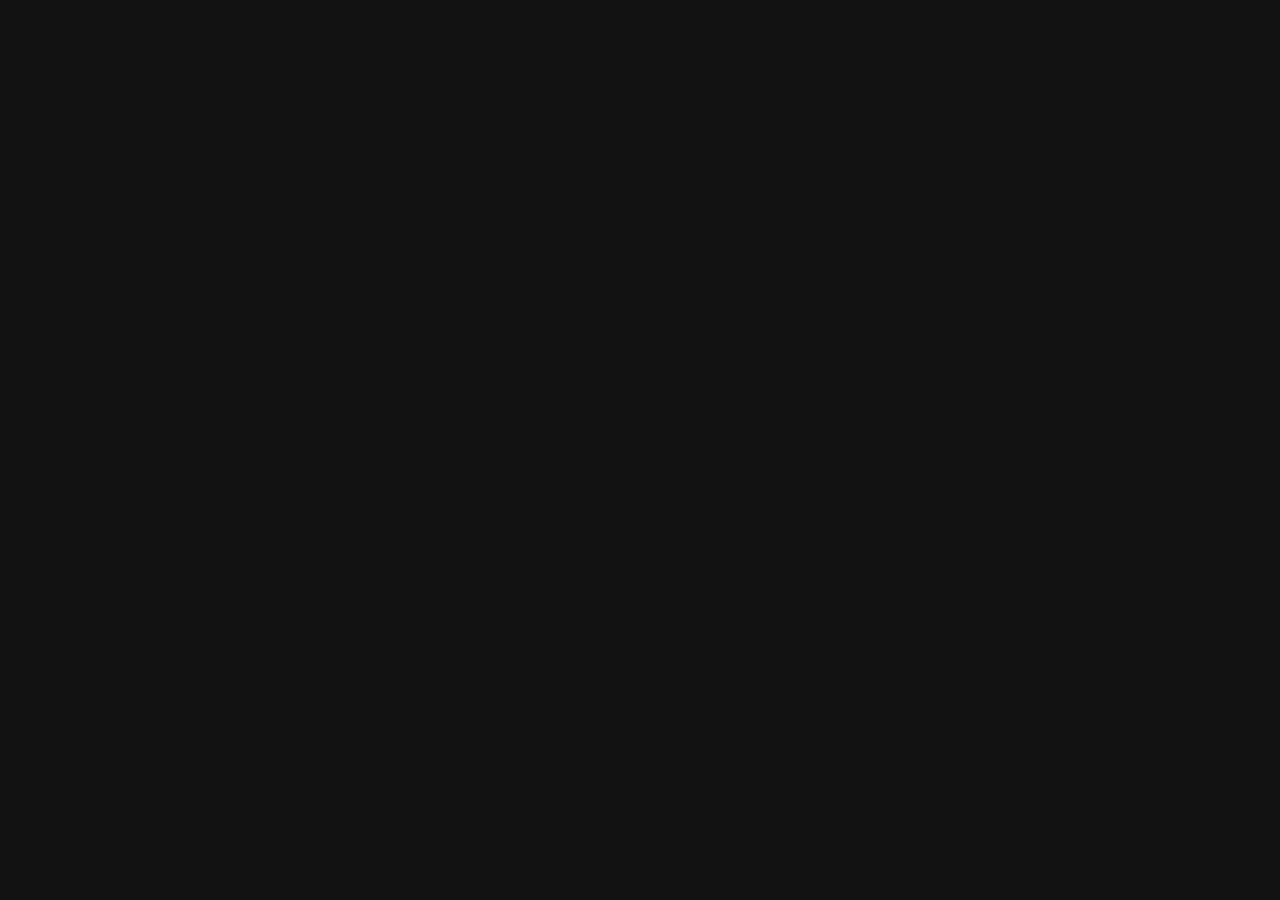
==== index.html @ 57666259 "Publish game from source 70f6620" ====
<!doctype html>
<html lang="ru">
  <head>
    <meta charset="utf-8" />
    <meta name="viewport" content="width=device-width, initial-scale=1, viewport-fit=cover" />
    <meta name="color-scheme" content="dark" />
    <meta name="theme-color" content="#0f1116" />
    <meta name="robots" content="noindex, nofollow" />
    <title>Экспедиция</title>
    <link rel="icon" href="/sisi-pages/favicon.svg" type="image/svg+xml" />
    <script type="module" crossorigin src="/sisi-pages/assets/root-JVAdvNDR.js"></script>
    <link rel="modulepreload" crossorigin href="/sisi-pages/assets/paths-D4HrV3uM.js">
    <link rel="modulepreload" crossorigin href="/sisi-pages/assets/access-kymq9lgY.js">
    <link rel="stylesheet" crossorigin href="/sisi-pages/assets/paths-CCwnCCQb.css">
    <link rel="stylesheet" crossorigin href="/sisi-pages/assets/base-ruXhoRFw.css">
  </head>
  <body>
    <main id="app" class="screen"></main>
  </body>
</html>
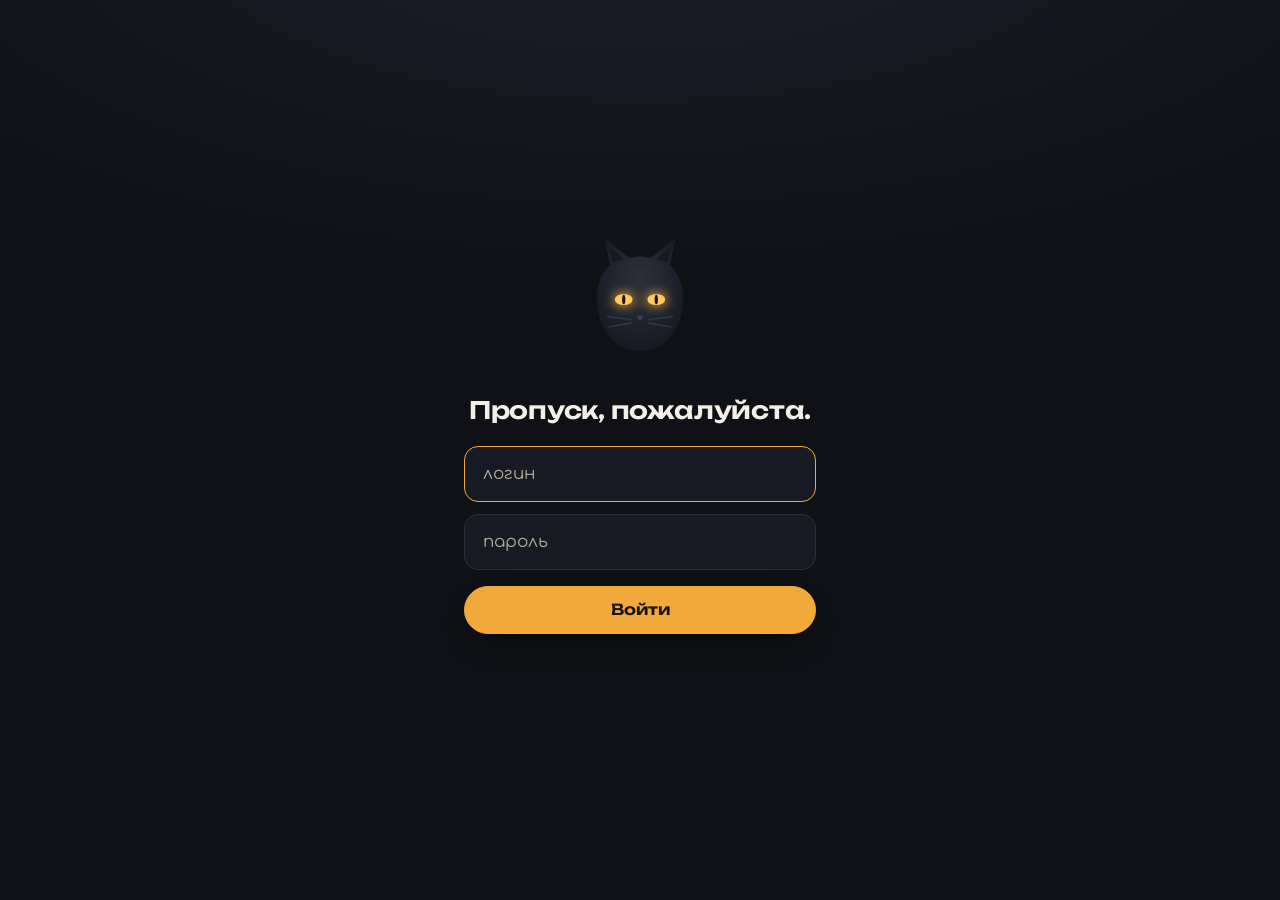
==== commit a1266d90: "Publish game from source 2a0b2fb" ====
--- a/index.html
+++ b/index.html
@@ -7,12 +7,12 @@
     <meta name="theme-color" content="#0f1116" />
     <meta name="robots" content="noindex, nofollow" />
     <title>Экспедиция</title>
-    <link rel="icon" href="/sisi-pages/favicon.svg" type="image/svg+xml" />
-    <script type="module" crossorigin src="/sisi-pages/assets/root-JVAdvNDR.js"></script>
-    <link rel="modulepreload" crossorigin href="/sisi-pages/assets/paths-D4HrV3uM.js">
-    <link rel="modulepreload" crossorigin href="/sisi-pages/assets/access-kymq9lgY.js">
-    <link rel="stylesheet" crossorigin href="/sisi-pages/assets/paths-CCwnCCQb.css">
-    <link rel="stylesheet" crossorigin href="/sisi-pages/assets/base-ruXhoRFw.css">
+    <link rel="icon" href="/favicon.svg" type="image/svg+xml" />
+    <script type="module" crossorigin src="/assets/root-iWzpL7FI.js"></script>
+    <link rel="modulepreload" crossorigin href="/assets/paths-Dr2Vkqsd.js">
+    <link rel="modulepreload" crossorigin href="/assets/access-B24lKLmi.js">
+    <link rel="stylesheet" crossorigin href="/assets/paths-DWkbNgxT.css">
+    <link rel="stylesheet" crossorigin href="/assets/base-ruXhoRFw.css">
   </head>
   <body>
     <main id="app" class="screen"></main>
--- a/assets/paths-DWkbNgxT.css
+++ b/assets/paths-DWkbNgxT.css
@@ -0,0 +1 @@
+@font-face{font-family:Unbounded;font-style:normal;font-weight:200 900;font-display:swap;src:url(/fonts/unbounded-cyrillic-wght-normal.woff2)format("woff2-variations");unicode-range:U+301,U+400-45F,U+490-491,U+4B0-4B1,U+2116}@font-face{font-family:Unbounded;font-style:normal;font-weight:200 900;font-display:swap;src:url(/fonts/unbounded-latin-wght-normal.woff2)format("woff2-variations");unicode-range:U+??,U+131,U+152-153,U+2BB-2BC,U+2C6,U+2DA,U+2DC,U+304,U+308,U+329,U+2000-206F,U+20AC,U+2122,U+2191,U+2193,U+2212,U+2215,U+FEFF,U+FFFD}@font-face{font-family:Comfortaa;font-style:normal;font-weight:300 700;font-display:swap;src:url(/fonts/comfortaa-cyrillic-wght-normal.woff2)format("woff2-variations");unicode-range:U+301,U+400-45F,U+490-491,U+4B0-4B1,U+2116}@font-face{font-family:Comfortaa;font-style:normal;font-weight:300 700;font-display:swap;src:url(/fonts/comfortaa-latin-wght-normal.woff2)format("woff2-variations");unicode-range:U+??,U+131,U+152-153,U+2BB-2BC,U+2C6,U+2DA,U+2DC,U+304,U+308,U+329,U+2000-206F,U+20AC,U+2122,U+2191,U+2193,U+2212,U+2215,U+FEFF,U+FFFD}@font-face{font-family:Marck Script;font-style:normal;font-weight:400;font-display:swap;src:url(/fonts/marck-script-cyrillic-normal.woff2)format("woff2");unicode-range:U+301,U+400-45F,U+490-491,U+4B0-4B1,U+2116}@font-face{font-family:Marck Script;font-style:normal;font-weight:400;font-display:swap;src:url(/fonts/marck-script-latin-normal.woff2)format("woff2");unicode-range:U+??,U+131,U+152-153,U+2BB-2BC,U+2C6,U+2DA,U+2DC,U+304,U+308,U+329,U+2000-206F,U+20AC,U+2122,U+2191,U+2193,U+2212,U+2215,U+FEFF,U+FFFD}@font-face{font-family:Rubik Glitch;font-style:normal;font-weight:400;font-display:swap;src:url(/fonts/rubik-glitch-cyrillic-normal.woff2)format("woff2");unicode-range:U+301,U+400-45F,U+490-491,U+4B0-4B1,U+2116}@font-face{font-family:Rubik Glitch;font-style:normal;font-weight:400;font-display:swap;src:url(/fonts/rubik-glitch-latin-normal.woff2)format("woff2");unicode-range:U+??,U+131,U+152-153,U+2BB-2BC,U+2C6,U+2DA,U+2DC,U+304,U+308,U+329,U+2000-206F,U+20AC,U+2122,U+2191,U+2193,U+2212,U+2215,U+FEFF,U+FFFD}@font-face{font-family:JetBrains Mono;font-style:normal;font-weight:100 800;font-display:swap;src:url(/fonts/jetbrains-mono-cyrillic-wght-normal.woff2)format("woff2-variations");unicode-range:U+301,U+400-45F,U+490-491,U+4B0-4B1,U+2116}@font-face{font-family:JetBrains Mono;font-style:normal;font-weight:100 800;font-display:swap;src:url(/fonts/jetbrains-mono-latin-wght-normal.woff2)format("woff2-variations");unicode-range:U+??,U+131,U+152-153,U+2BB-2BC,U+2C6,U+2DA,U+2DC,U+304,U+308,U+329,U+2000-206F,U+20AC,U+2122,U+2191,U+2193,U+2212,U+2215,U+FEFF,U+FFFD}
--- a/assets/base-ruXhoRFw.css
+++ b/assets/base-ruXhoRFw.css
@@ -0,0 +1 @@
+:root{--bg:#0f1116;--bg-glow:#1b1f2a;--bg-raised:#171a22;--line:#2b303c;--text:#f3efe6;--text-muted:#b3ac9c;--accent:#f2a93b;--accent-strong:#ffc861;--accent-ink:#1a1206;--danger:#ffa07a;--font-display:"Unbounded", system-ui, sans-serif;--font-text:"Comfortaa", system-ui, sans-serif;--font-mono:"JetBrains Mono", ui-monospace, SFMono-Regular, Menlo, monospace;--font-glitch:"Rubik Glitch", var(--font-display);--radius:14px;--shadow:0 14px 32px -14px #000000bf;--ease-out:cubic-bezier(.22, 1, .36, 1);--lightningcss-light: ;--lightningcss-dark:initial;color-scheme:dark}*,:before,:after{box-sizing:border-box}html{-webkit-text-size-adjust:100%;height:100%}body{background:radial-gradient(120% 70% at 50% -10%, var(--bg-glow) 0%, var(--bg) 60%) fixed var(--bg);min-height:100%;color:var(--text);font-family:var(--font-text);-webkit-font-smoothing:antialiased;margin:0;font-size:1rem;line-height:1.55}::selection{background:var(--accent);color:var(--accent-ink)}:focus-visible{outline:2px solid var(--accent);outline-offset:3px}input{caret-color:var(--accent)}.screen{min-height:100dvh;padding:max(28px, env(safe-area-inset-top)) 20px max(28px, env(safe-area-inset-bottom));place-items:center;display:grid}.stub,.login{text-align:center;width:100%;max-width:22rem;animation:rise .6s var(--ease-out) both;flex-direction:column;align-items:center;display:flex}.portrait{width:132px;height:132px;margin:0 0 20px}.portrait svg{width:100%;height:100%;display:block;overflow:visible}.portrait .eyes{transform-origin:100px 98px;animation:7s ease-in-out infinite blink}.voice{font-family:var(--font-display);letter-spacing:-.01em;text-wrap:balance;margin:0 0 12px;font-size:1.25rem;font-weight:600;line-height:1.3}.title{font-family:var(--font-display);letter-spacing:-.02em;margin:0 0 8px;font-size:2rem;font-weight:700}.line{color:var(--text-muted);margin:0 0 14px}.address{font-family:var(--font-display);word-break:break-all;margin:0 0 10px;font-size:1.05rem;font-weight:500}.address strong{color:var(--accent-strong);font-weight:700}.creds{border:1px dashed var(--line);border-radius:var(--radius);background:var(--bg-raised);color:var(--text-muted);flex-wrap:wrap;justify-content:center;gap:6px 18px;margin:0 0 24px;padding:10px 18px;display:flex}.creds strong{font-family:var(--font-display);color:var(--text);font-weight:600}.actions{flex-direction:column;gap:10px;width:100%;margin-bottom:16px;display:flex}.btn{border:1px solid var(--line);background:var(--bg-raised);min-height:48px;color:var(--text);font-family:var(--font-display);cursor:pointer;transition:transform .15s var(--ease-out), background-color .15s var(--ease-out), border-color .15s var(--ease-out), color .15s var(--ease-out);border-radius:999px;justify-content:center;align-items:center;padding:12px 22px;font-size:.95rem;font-weight:600;text-decoration:none;display:inline-flex}.btn:hover{border-color:var(--accent)}.btn:active{transform:translateY(1px)}.btn:disabled{opacity:.6;cursor:progress}.btn-primary{background:var(--accent);border-color:var(--accent);color:var(--accent-ink);box-shadow:var(--shadow)}.btn-primary:hover{background:var(--accent-strong);border-color:var(--accent-strong)}.btn.is-done{border-color:var(--accent);color:var(--accent-strong)}.link-tiny{color:var(--text-muted);text-underline-offset:.22em;text-decoration:underline;-webkit-text-decoration-color:var(--line);text-decoration-color:var(--line);transition:color .15s var(--ease-out), text-decoration-color .15s var(--ease-out);font-size:.85rem}.link-tiny:hover{color:var(--text);-webkit-text-decoration-color:var(--accent);text-decoration-color:var(--accent)}.login-form{flex-direction:column;gap:12px;width:100%;display:flex}.login-form .voice{margin-bottom:8px}.field{width:100%;display:block}.field input{border-radius:var(--radius);border:1px solid var(--line);background:var(--bg-raised);width:100%;color:var(--text);font:inherit;transition:border-color .15s var(--ease-out);padding:14px 18px;font-size:1.05rem}.field input::placeholder{color:var(--text-muted)}.field input:focus{border-color:var(--accent);outline:none}.login-form .btn{margin-top:4px}.error{min-height:1.6em;color:var(--danger);margin:2px 0 0;font-weight:700}.sr-only{clip:rect(0 0 0 0);white-space:nowrap;width:1px;height:1px;position:absolute;overflow:hidden}.is-shaking{animation:.4s cubic-bezier(.36,.07,.19,.97) shake}@keyframes rise{0%{opacity:0;transform:translateY(10px)}to{opacity:1;transform:translateY(0)}}@keyframes shake{0%,to{transform:translate(0)}20%{transform:translate(-6px)}40%{transform:translate(6px)}60%{transform:translate(-4px)}80%{transform:translate(4px)}}@keyframes blink{0%,93%,to{transform:scaleY(1)}96%{transform:scaleY(.08)}}@media (width>=720px){.voice{font-size:1.5rem}.portrait{width:148px;height:148px}.actions{flex-direction:row}.actions .btn{flex:1}}@media (prefers-reduced-motion:reduce){.stub,.login,.is-shaking,.portrait .eyes{animation:none}.btn,.link-tiny,.field input{transition:none}}
